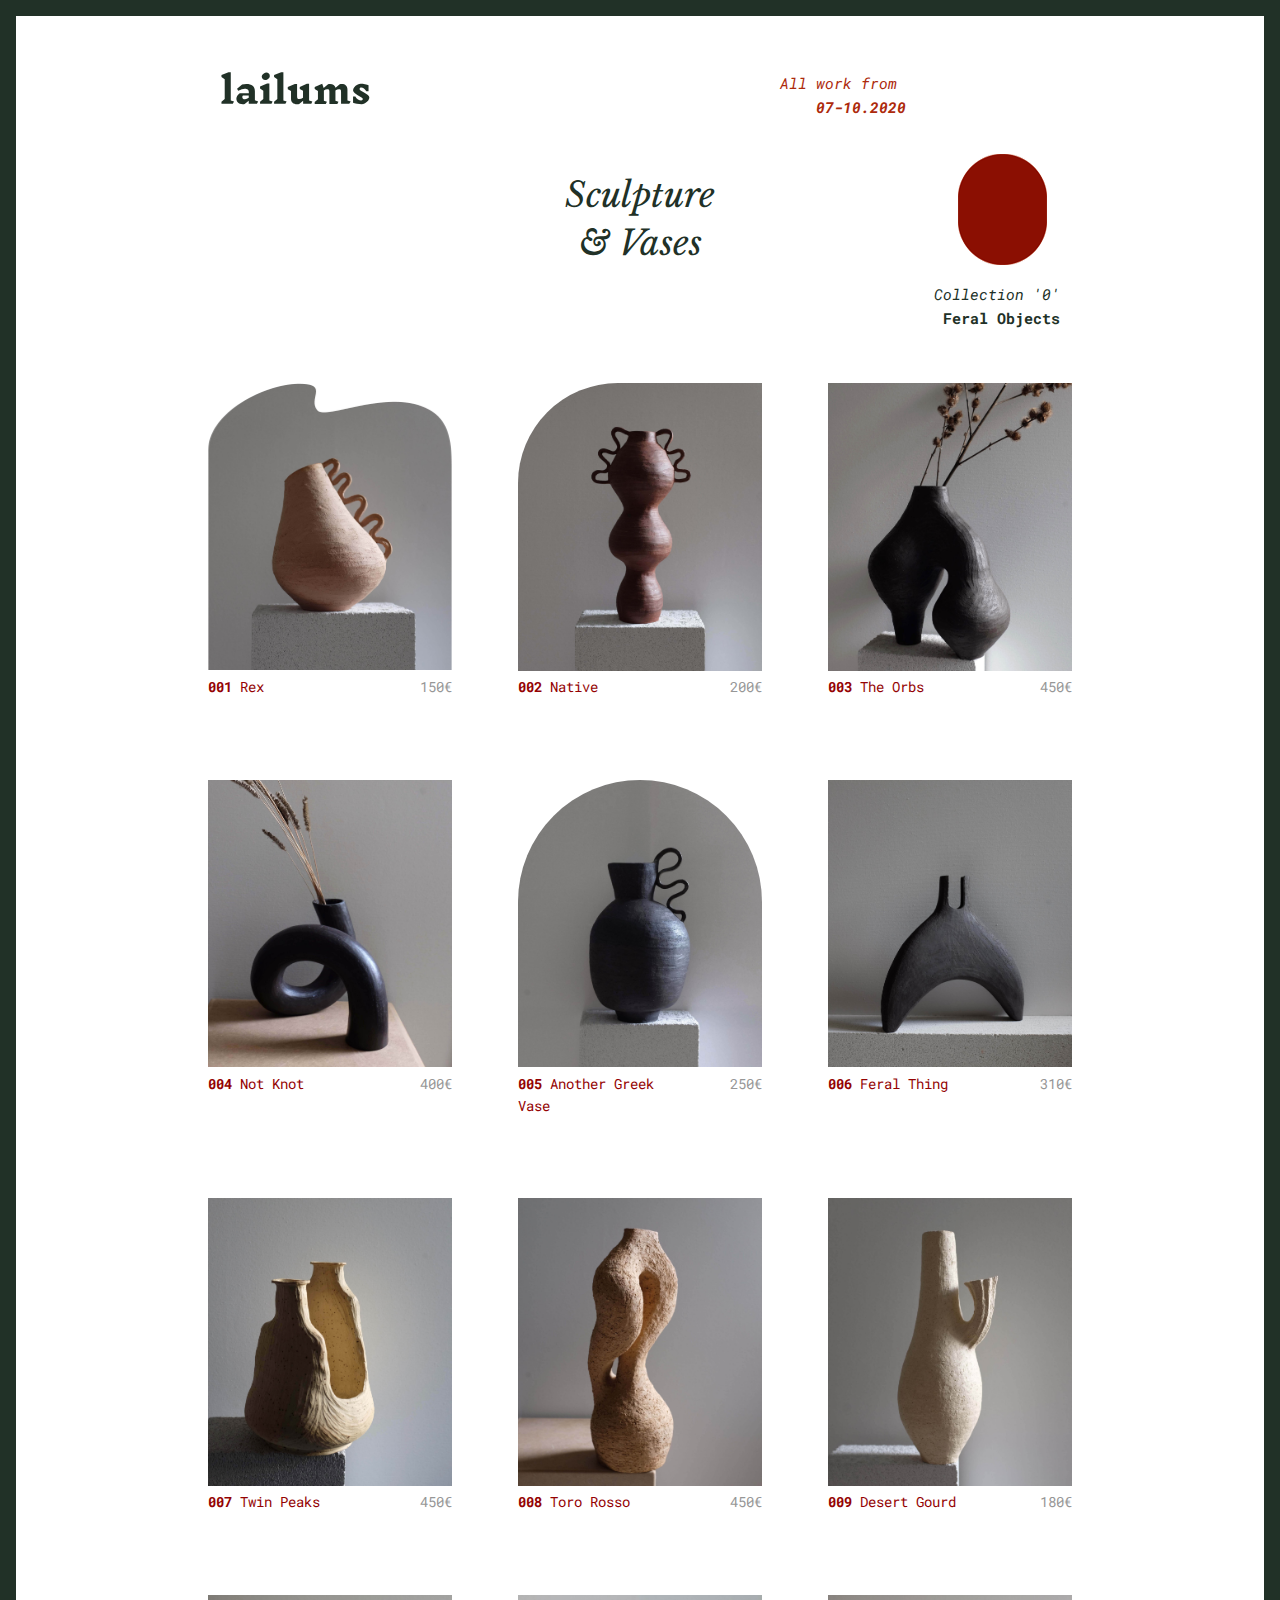
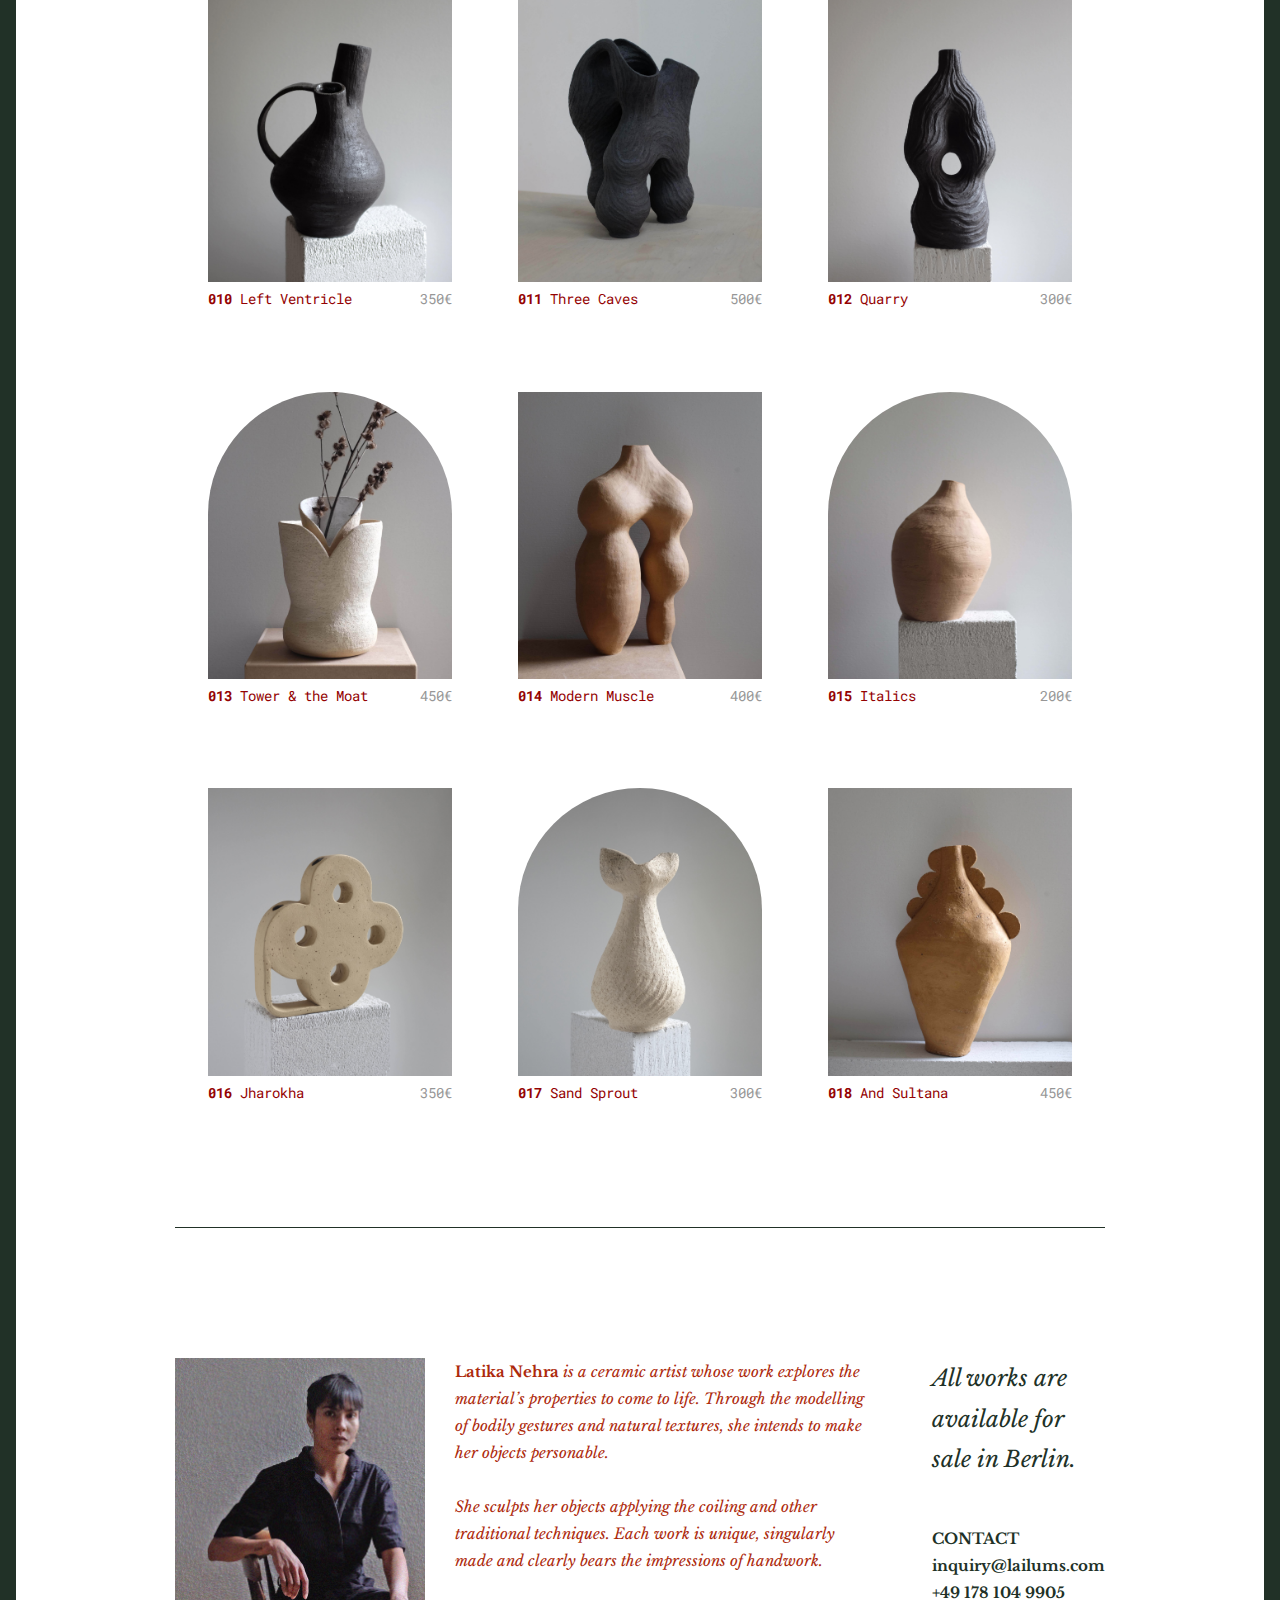
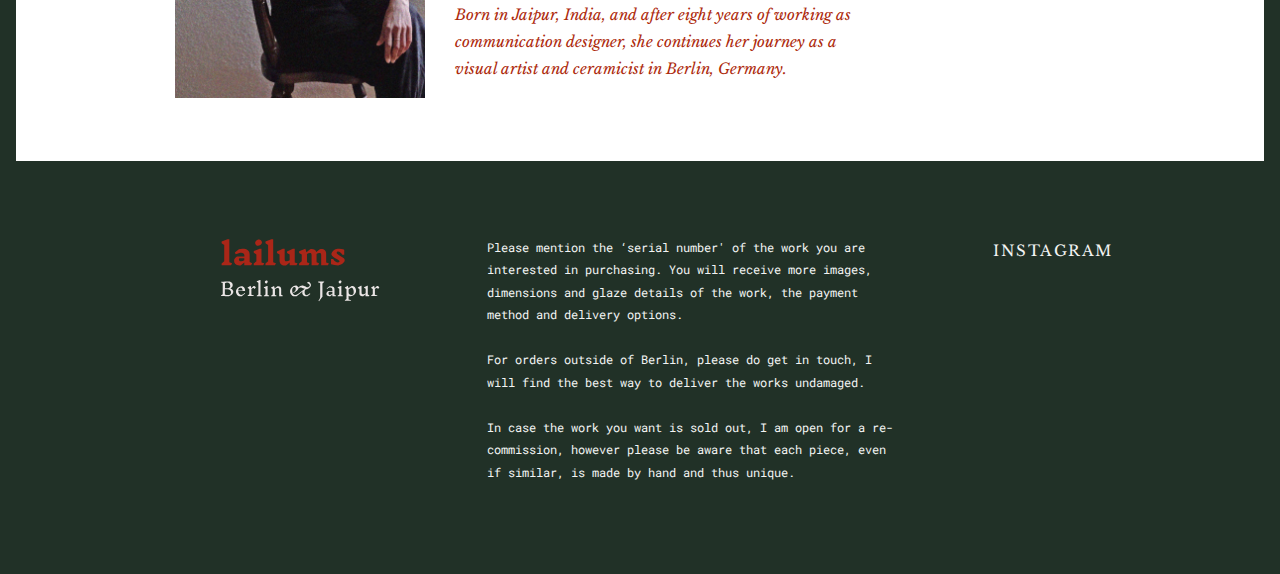
==== index.html @ 65725596 "get color change" ====
<!DOCTYPE html>
<html>
<head>

	<title>&#167;&#167; lailums &#167;&#167;</title>
	<meta charset="utf-8">
  <meta name="viewport" content="width=device-width, initial-scale=1" />

  <link href="https://fonts.googleapis.com/css2?family=Libre+Baskerville:ital,wght@0,400;0,700;1,400&family=Roboto+Mono:ital,wght@0,400;0,600;1,400;1,600&display=swap" rel="stylesheet">
  <!--<link href="https://fonts.googleapis.com/css2?family=IBM+Plex+Mono:ital,wght@0,300;0,400;0,600;1,400&family=IBM+Plex+Sans:ital,wght@0,300;0,400;0,600;1,400;1,600&display=swap" rel="stylesheet">-->

	<link rel="stylesheet" type="text/css" href="css/reset.css">
	<link rel="stylesheet" type="text/css" href="css/variables.css">
  <link rel="stylesheet" type="text/css" href="css/style.css">
  <link rel="stylesheet" type="text/css" href="css/modal.css">

  <script type="text/javascript" src="js/default.js"></script>
  <link rel="icon" type="image/png" href="img/favicon.png">

</head>
<body>
  
<div id="wrapper">
  <div id="header">
    <div id="logo">
      <img src='img/logo.svg' style="width: 10rem;"/>
    </div>
    <div id="title">
      Sculpture<br>& Vases
    </div>
    <div id="description">
      <i>All work from<br><b>&ensp;&ensp;&ensp;&ensp;07-10.2020</b></i>
      <div id="description-note">
        <img src='img/bindi1.gif' /><br>
        <i>Collection '0'</i><br><b>Feral Objects</b>
      </div>
    </div>
  </div>

  <div id="main">

    <div class="vase" onclick="openLightbox('Lightbox1');toSlide(1)" alt="vase-001">
      <svg width='244px' height = '287px' viewBox= "0 0 244px 342px">
        <defs>
          <mask id = "wave">
            <image width='244px' height = '342px' xlink:href="img/curve-box.png"/>
          </mask> 
        </defs>
        <image mask="url(#wave)" width='244px' height = '287px' xlink:href="img/V1.jpg"/>
      </svg>
      <div class="vase description">
        <div class="vase title"><b>001</b> Rex</div>
        <div class="vase price">150€</div>
      </div>
    </div>

    <div class="vase roundedLeft">
      <img src='img/V2.jpg' alt="vase-002"/>
      <div class="vase description">
        <div class="vase title"><b>002</b> Native</div>
        <div class="vase price">200€</div>
      </div>
    </div>

    <div class="vase" alt="vase-003">
      <img src='img/V3.jpg' alt="vase-003"/>
      <div class="vase description">
        <div class="vase title"><b>003</b> The Orbs</div>
        <div class="vase price">450€</div>
      </div>
    </div>

    <div class="vase">
      <img src='img/V4.jpg' alt="vase-004"/>
      <div class="vase description">
        <div class="vase title"><b>004</b> Not Knot</div>
        <div class="vase price">400€</div>
      </div>
    </div>

    <div class="vase roundedTop">
      <img src='img/V5.jpg' alt="vase-005"/>
      <div class="vase description">
        <div class="vase title"><b>005</b> Another Greek Vase</div>
        <div class="vase price">250€</div>
      </div>
    </div>

    <div class="vase">
      <img src='img/V6.jpg' alt="vase-006"/>
      <div class="vase description">
        <div class="vase title"><b>006</b> Feral Thing</div>
        <div class="vase price">310€</div>
      </div>
    </div>

    <div class="vase">
      <img src='img/V7.jpg' alt="vase-007"/>
      <div class="vase description">
        <div class="vase title"><b>007</b> Twin Peaks</div>
        <div class="vase price">450€</div>
      </div>
    </div>

    <div class="vase">
      <img src='img/V8.jpg' alt="vase-008"/>
      <div class="vase description">
        <div class="vase title"><b>008</b> Toro Rosso</div>
        <div class="vase price">450€</div>
      </div>
    </div>

    <div class="vase">
      <img src='img/V9.jpg' alt="vase-009"/>
      <div class="vase description">
        <div class="vase title"><b>009</b> Desert Gourd</div>
        <div class="vase price">180€</div>
      </div>
    </div>

    <div class="vase">
      <img src='img/V10.jpg' alt="vase-010"/>
      <div class="vase description">
        <div class="vase title"><b>010</b> Left Ventricle</div>
        <div class="vase price">350€</div>
      </div>
    </div>

    <div class="vase">
      <img src='img/V11.jpg' alt="vase-011"/>
      <div class="vase description">
        <div class="vase title"><b>011</b> Three Caves</div>
        <div class="vase price">500€</div>
      </div>
    </div>

    <div class="vase">
      <img src='img/V12.jpg' alt="vase-012"/>
      <div class="vase description">
        <div class="vase title"><b>012</b> Quarry</div>
        <div class="vase price">300€</div>
      </div>
    </div>

    <div class="vase roundedTop">
      <img src='img/V13.jpg' alt="vase-013"/>
      <div class="vase description">
        <div class="vase title"><b>013</b> Tower & the Moat</div>
        <div class="vase price">450€</div>
      </div>
    </div>

    <div class="vase">
      <img src='img/V14.jpg' alt="vase-014"/>
      <div class="vase description">
        <div class="vase title"><b>014</b> Modern Muscle</div>
        <div class="vase price">400€</div>
      </div>
    </div>

    <div class="vase roundedTop">
      <img src='img/V15.jpg' alt="vase-015"/>
      <div class="vase description">
        <div class="vase title"><b>015</b> Italics</div>
        <div class="vase price">200€</div>
      </div>
    </div>

    <div class="vase">
      <img src='img/V16.jpg' alt="vase-016"/>
      <div class="vase description">
        <div class="vase title"><b>016</b> Jharokha</div>
        <div class="vase price">350€</div>
      </div>
    </div>

    <div class="vase roundedTop">
      <img src='img/V17.jpg' alt="vase-017"/>
      <div class="vase description">
        <div class="vase title"><b>017</b> Sand Sprout</div>
        <div class="vase price">300€</div>
      </div>
    </div>

    <div class="vase">
      <img src='img/V18.jpg' alt="vase-018"/>
      <div class="vase description">
        <div class="vase title"><b>018</b> And Sultana</div>
        <div class="vase price">450€</div>
      </div>
    </div>


  </div>

  <div id="footer">
    <div id="artistImage">
      <img src="img/Portrait-lailums.jpg" width="100%"/>
    </div>
    <div id="artistInfo">
      <b> Latika Nehra</b> <i> is a ceramic artist whose work explores the material’s properties to come to life. Through the modelling of bodily gestures and natural textures, she intends to make her objects personable. <br> 

        <br>She sculpts her objects applying the coiling and other traditional techniques. Each work is unique, singularly made and clearly bears the impressions of handwork. </br>
        
        <br>Born in Jaipur, India, and after eight years of working as communication designer, she continues her journey as a visual artist and ceramicist in Berlin, Germany. </br>
        
         </i>
    </div>
    <div id="Contact">
      <i>All works are available for sale in Berlin.</i>
      <div id="email">
        CONTACT<br>inquiry@lailums.com<br>+49 178 104 9905
      </div>
    </div>
  </div>

  <div id="Lightbox1" class="modal">
    <div class="close pointer" onclick="closeLightbox('Lightbox1')">&#8225;</div>
    <div class="modal-content">
      <div class="slide">
          <img src="img/vase-001.jpg" class="image-slide" />
      </div>
      <div class="slide">
          <img src="img/vase-001-01.jpg" class="image-slide" />
      </div>    
      <div class="slide">
          <img src="img/vase-001-02.jpg" class="image-slide"/>
      </div>
      <a class="previous" onclick="changeSlide(-1)">&#x2190;</a>
      <a class="next" onclick="changeSlide(1)">&#8594;</a>
      vase no.2108
    </div>
  </div>

  <!--
  <div id="Lightbox2" class="modal">
    <div class="close pointer" onclick="closeLightbox('Lightbox2')">&times;</div>
    <div class="modal-content">
      <div class="slide">
          <img src="img/vase-002.jpg" class="image-slide" />
      </div>
      <div class="slide">
          <img src="img/vase-001-01.jpg" class="image-slide" />
      </div>    
      <div class="slide">
          <img src="img/vase-001-02.jpg" class="image-slide"/>
      </div>
      <a class="previous" onclick="changeSlide(-1)">&#x2190;</a>
      <a class="next" onclick="changeSlide(1)">&#8594;</a>
      the orb
    </div>
  </div>
  -->

</div>

<div id="base">
  <div id="base-logo">
    <img src='img/logo-red.svg' style="width: 11rem;"/><br><br>

  </div>

  <div id="base-note">
     Please mention the ‘serial number' of the work you are interested in purchasing.  You will receive more images, dimensions and glaze details of the work, the payment method and delivery options. </br>

    <br>For orders outside of Berlin, please do get in touch, I will find the best way to deliver the works undamaged.<br>

    <br> In case the work you want is sold out, I am open for a re-commission, however please be aware that each piece, even if similar, is made by hand and thus unique.</br>
  </div>

  <div id="base-social">
    <a href="https://www.instagram.com/lailummake/">INSTAGRAM</a><br>
    
  </div>
  
</div>

</body>
</html>
---- css/variables.css ----
:root {

  /* fonts */
  --font-family:  'Libre Baskerville', serif;;
  --font-family-mono:  'Roboto Mono', monospace;;

  --color-white: #FFF;
  --color-black: #131313;

  --color-highlight: #00F;

  --color-font: var(--color-black);
  --color-bg:   var(--color-white);

}

/*@media (prefers-color-scheme: dark) {
  :root {
    --color-font:        #eee;

    --color-bg:          #232429;
    --color-highlight:   #f0f;
  }
}*/
---- css/style.css ----
* {
  position: relative;
  box-sizing: border-box;
}

html, body {
  font-family: var(--font-family);
  color: var(--color-font);
  background: var(--color-bg);

  font-size: 15px;
  line-height: 1.6;
  background-color: F2F4F3#;
  border: solid 8px #213127;
  box-sizing: border-box;
}

#wrapper {
  padding: 1rem;
  width: 100%;
  max-width: 960px;
  margin: 40px auto;
}

#header {
  /*background: #00F;*/
  display: flex;
  margin-bottom: 20px;
}
#logo {
  /*background: #0F0;*/
  flex: 1;
  padding-left: 3rem;
}
#title {
  /*background: #0FF;*/
  flex: 1;
  padding-top: 100px;
  text-align: center;
  font-size: 2.3rem;
  line-height: 1.4;
  font-style: italic;
  color: #213127;
}
#description {
  /*background: #F00;*/
  flex: 1;
  text-align: left;
  font-family: var(--font-family-mono);
  color: #AD2A0C;
  padding-right: 3rem;
}

#description-note {
  padding-top: 20px;
  text-align: right;
  color: #213127;
  font-style: normal;
}

#main {
  width: 100%;
  /*color: #ccc;*/
  display: flex;
  flex-wrap: wrap;
}

.vase {
  /*background: #0FF;*/
  width: 33.333%;
  padding: 2.2rem;
  margin-bottom: 1rem;
  font-family: var(--font-family-mono) ;
  font-size: .9rem;
  color: #7B7F80;
}

.vase img {
  width: 100%;
}

.vase img:hover {
  border: solid 3px #AD2A0C;
}

.vase.roundedTop img {
  border-radius: 1000px 1000px 0px 0px;
}
.vase.roundedLeft img {
  border-radius: 100px 0 0px 0px;
}

.vase.description {
  display: flex;
  width: 100%;
  padding: 0rem;
  margin-bottom: 0rem;
  /*background: #00F;*/
}

.vase.title {
  flex: 2;
  /*background: #F00;*/
  color: #940303;
  text-align: left;
  padding: 0rem;
  margin-bottom: 0rem;
}

.vase.price {
  flex: 1;
  /*background: #0F0;*/
  color: #979797;

  text-align: right;
  padding: 0rem;
  margin-bottom: 0rem;
}

#footer {
  /*background: aqua;*/
  display: flex;
  border-top:solid 1px #213127;
  padding-top: 130px;
  margin-top: 75px;
  line-height: 1.8;
  max-width: 1366px;
}

#artistImage {
  /*background: #0F0;*/
  flex: 1.2;
  stroke: #AD2A0C;
  stroke-width: 1px;
  padding-right: 2rem;
}

#artistInfo {
  /*background: aqua;*/
  flex: 2;
  color: #AD2A0C;
  padding-left: 0rem;
  padding-right: 4rem;
}

#Contact {
  /*background: #F00;*/
  flex: .8;
  font-size: 1.5rem;
  font-style: italic;
  color: #213127;
}

#email {
  font-size: 1rem;
  padding-top: 3rem;
  font-style: normal;
  font-weight: bold;
}

#base {
  background: #213127;
  display: flex;
  color: #F2F4F3;
  padding: 5rem 0rem;
  margin: 0px auto;
  line-height: 1.5rem;
}

#base-logo {
  /*background:#0F0;*/
  flex: 1;
  padding-left: 16%;
  font-size: 1.4rem;
}

#base-note {
  /*background:#F00;*/
  flex: 1.5;
  font-family: var(--font-family-mono);
  font-size: 0.8rem;
  max-width: 500px;
}

#base-social {
  /*background:#00F;*/
  flex: 1;
  font-size: 1rem;
  padding-left: 8%;
  line-height: 2;
}

a {
  letter-spacing: .1rem;
  color: #F2F4F3;
  text-decoration: none;
}


@media (max-width: 1080px) {
  .vase {
    width: 50%;
  }

  #artistImage {
    padding-right: 0rem;
  }
  
  #artistInfo {
    padding-right: 2rem;
  }
  
  #Contact {
    font-size: 1.2rem;
  }

  #base {
    width: 100%;
    padding: 4rem 2%;
  }

  #base-logo {
    /*background:#0F0;*/
    padding-left: 0rem;
    font-size: 1.2rem;
  }

  #base-note {
    /*background:#F00;*/
    padding-top: 0px;
  }

  #base-social {
    padding-top: 0px;
    padding-left: 4rem;
  }
}

@media (max-width: 768px) {
  #header {
    flex-direction: column;
  } 
  #title {
    display: none;
  }
  #description {
    padding-left: 3rem;
    padding-top: 1rem;
  }

  #description-note {
    padding-top: 0px;
  }

  .vase {
    width: 50%;
  }
  #footer {
    flex-direction: column;
    padding: 4rem 2%;
  } 
  #Contact {
    text-align: left;
    padding-top: 20px;
    font-size: 1.4rem;
  }

  #artistImage {
    margin-bottom: 40px;
    max-width: 500px;
    align-content: center;
  }

  #artistInfo {
    /*background: aqua;*/
    padding-right: 0rem;
    font-size: 1rem;
  }

  #base {
    flex-direction: column;
    padding: 5rem 5%;
  }

  #base-logo {
    /*background:#0F0;*/
    padding-left: 0rem;
    font-size: 1.2rem;
  }

  #base-note {
    /*background:#F00;*/
    padding-top: 30px;
  }

  #base-social {
    padding-top: 30px;
    padding-left: 0rem;
  }
}

@media (max-width: 600px) {
  html, body {
    border: solid 2px #213127;
  }

  #logo {
    /*background: #0F0;*/
    flex: 1;
    padding-left: 1rem;
  }

  #description {
    padding-right: 1rem;
  }

  .vase {
    width: 100%;
    padding: 0.5rem;
  }
  #artistImage {
    margin-bottom: 40px;
    max-width: 250px;
    align-content: center;
  }

  #artistInfo {
    /*background: aqua;*/
    padding-right: 0rem;
  }

  #base {
    padding: 2rem 5%;
  }

  #base-logo {
    /*background:#0F0;*/
    padding-left: 0rem;
    font-size: 1.2rem;
  }

  #base-note {
    /*background:#F00;*/
    padding-top: 30px;
  }

  #base-social {
    padding-top: 30px;
    padding-left: 0rem;
  }
}
---- css/modal.css ----
*, *:before, *:after {
  box-sizing: inherit;
}

body {
  margin: ;
}
   
.modal {
  display: none;
  position: fixed;
  z-index: 1;
  align-content: center;
  padding: 2%;
  left: 0;
  top: 0;
  width: 100%;
  height: 100%;
  overflow: auto;
  background-color:rgba(242,244,243,0.95);
}

.modal-content {
  position: relative;
  display: flex;
  flex-direction: column;
  justify-content: center;
  margin: auto;
  padding: 0 0 0 0;
  width: 100%;
  max-width: 700px;
  font-family: var(--font-family-mono);
  color: #7B7F80;
}

.slide {
  display: none;
}

.image-slide {
  width: 100%;
  border: solid 4px #AD2A0C;
}

.modal-preview {
  width: 100%;
}

/* You want the previews a little transparent to show that they are "inactive". 
   You then add an .active or :hover class to animate the selections for your user when
   they interact with your controls and clickable content.
 */

.close {
  color:#213127;
  position: absolute;
  z-index: 2;
  top: 0;
  right: 30px;
  font-size: 60px;
  font-weight: normal;
}

.close:hover,
.close:focus {
  color: #213127b2;
  text-decoration: none;
  cursor: pointer;
}

.previous,
.next {
  cursor: pointer;
  position: absolute;
  top: 50%;
  width: auto;
  padding: 20px;
  margin-top: -50px;
  color: #213127;
  font-weight: normal;
  font-size: 36px;
  /*transition: .5s ease;*/
  /*border-radius: 0 3px 3px 0;*/
  user-select: none;
  -webkit-user-select: none;
}

.next {
  right: 0;
  border-radius: 3px 0 0 3px;
}

.previous:hover,
.next:hover {
    color: #3d5a48;
}
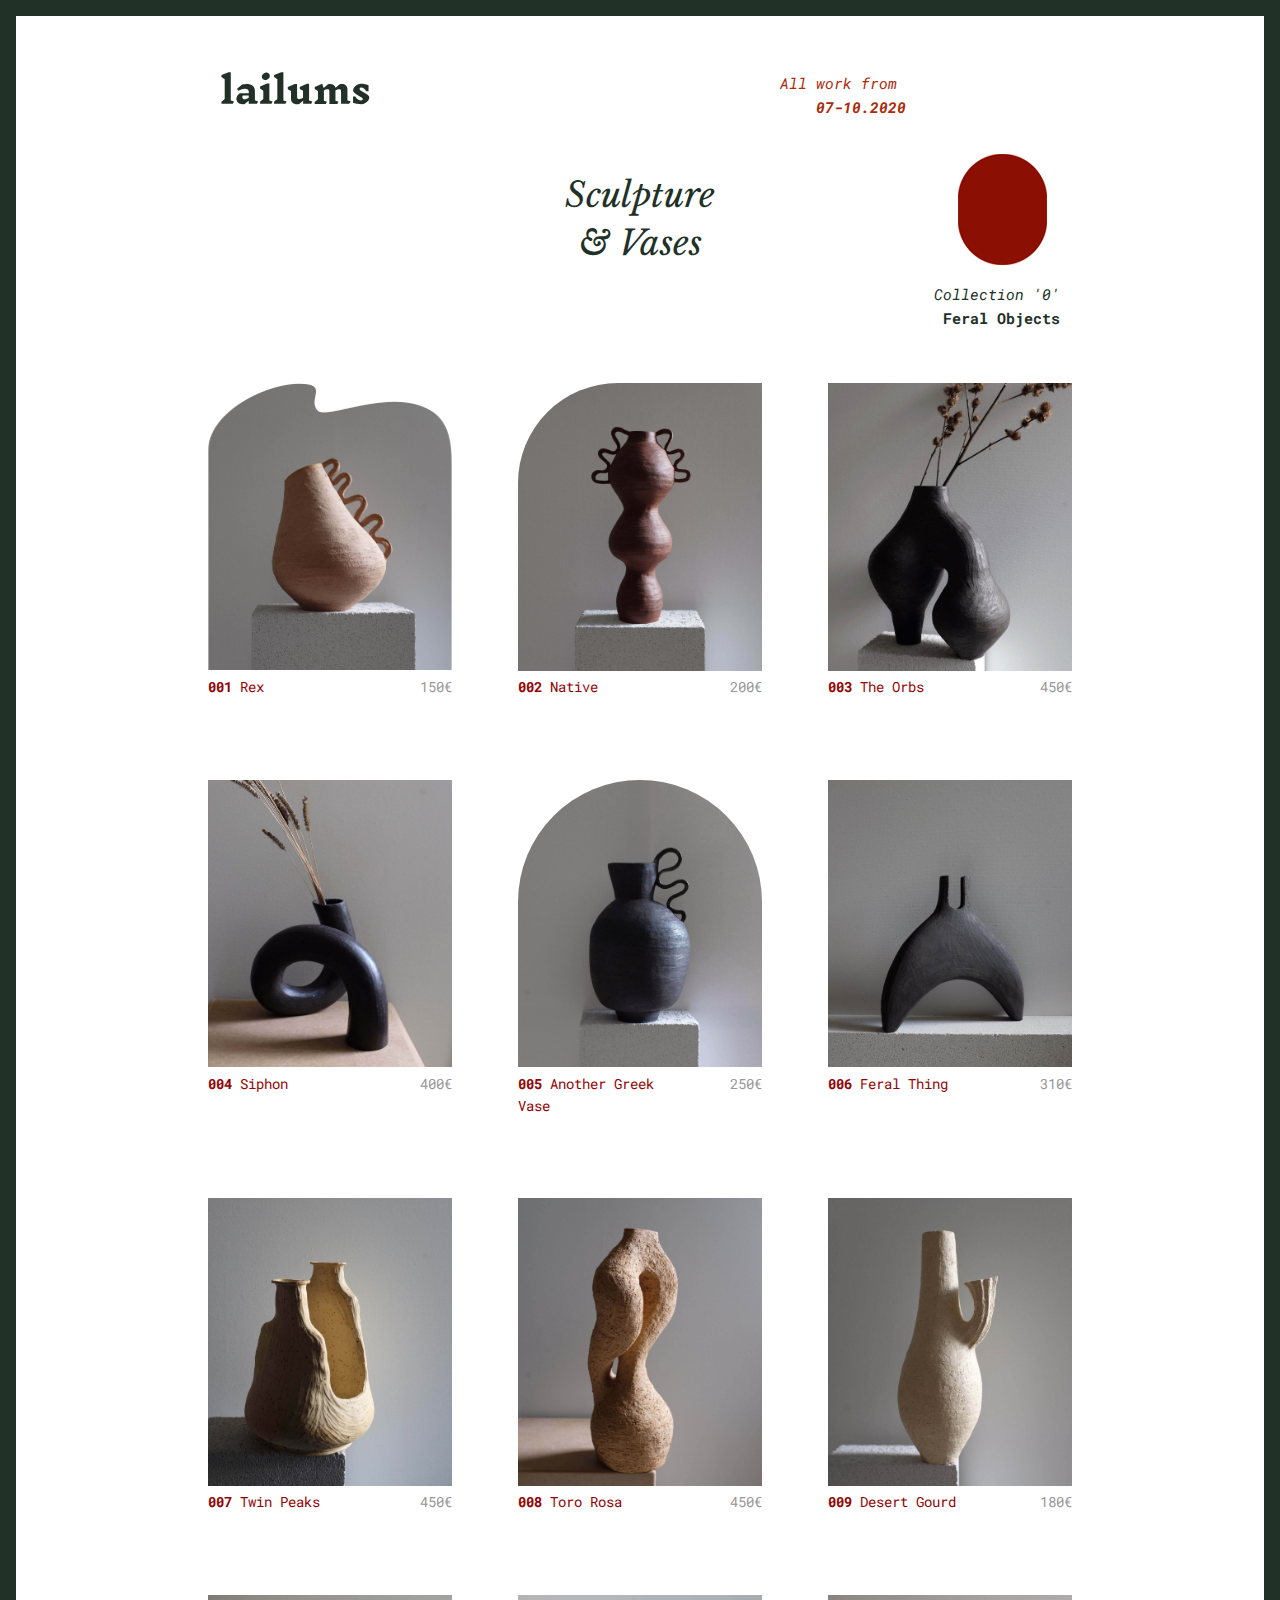
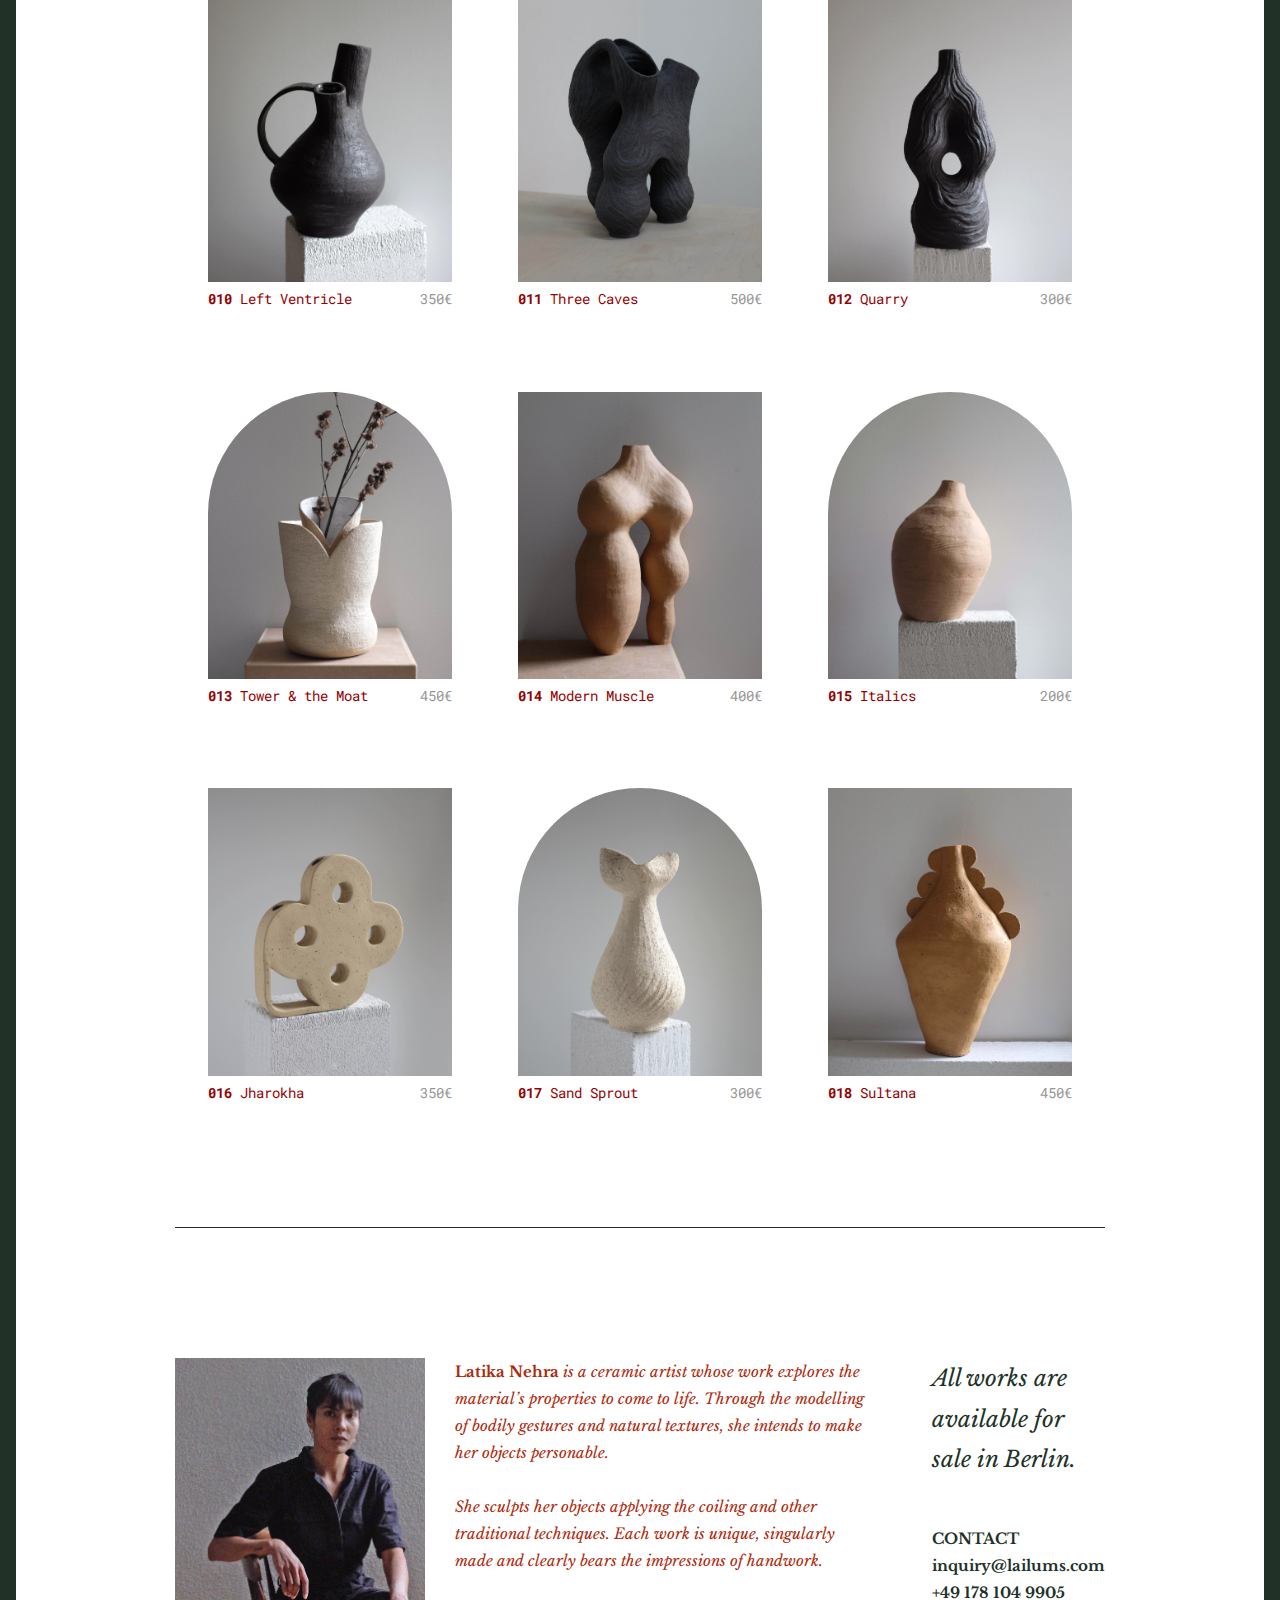
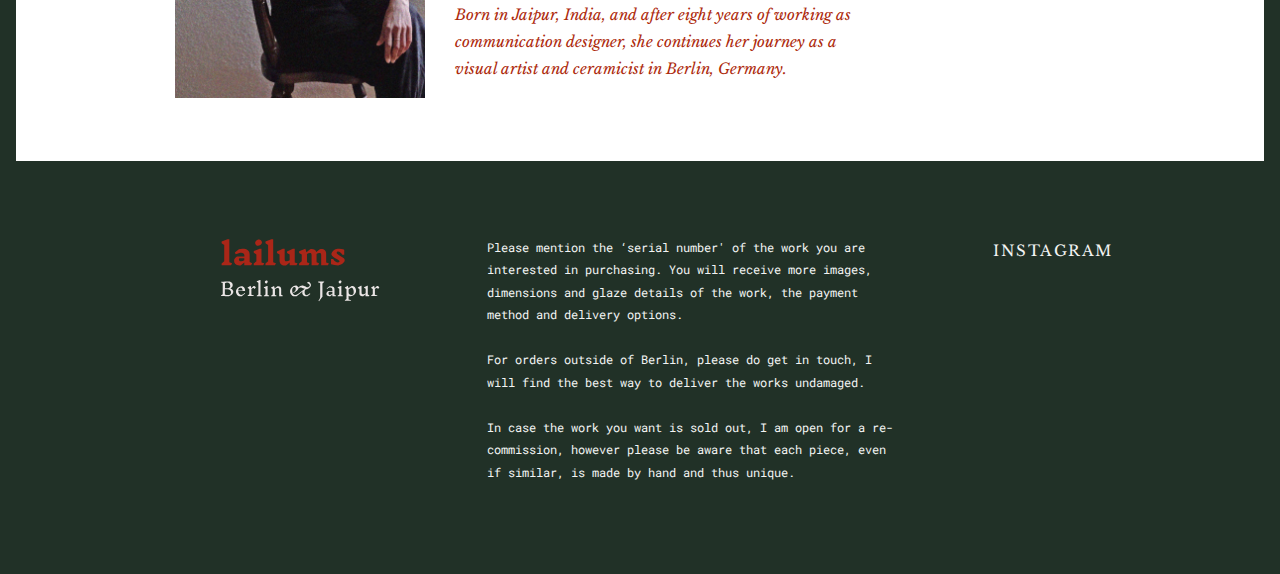
==== commit 69690510: "get name change" ====
--- a/index.html
+++ b/index.html
@@ -73,7 +73,7 @@
     <div class="vase">
       <img src='img/V4.jpg' alt="vase-004"/>
       <div class="vase description">
-        <div class="vase title"><b>004</b> Not Knot</div>
+        <div class="vase title"><b>004</b> Siphon</div>
         <div class="vase price">400€</div>
       </div>
     </div>
@@ -105,7 +105,7 @@
     <div class="vase">
       <img src='img/V8.jpg' alt="vase-008"/>
       <div class="vase description">
-        <div class="vase title"><b>008</b> Toro Rosso</div>
+        <div class="vase title"><b>008</b> Toro Rosa</div>
         <div class="vase price">450€</div>
       </div>
     </div>
@@ -185,7 +185,7 @@
     <div class="vase">
       <img src='img/V18.jpg' alt="vase-018"/>
       <div class="vase description">
-        <div class="vase title"><b>018</b> And Sultana</div>
+        <div class="vase title"><b>018</b> Sultana</div>
         <div class="vase price">450€</div>
       </div>
     </div>
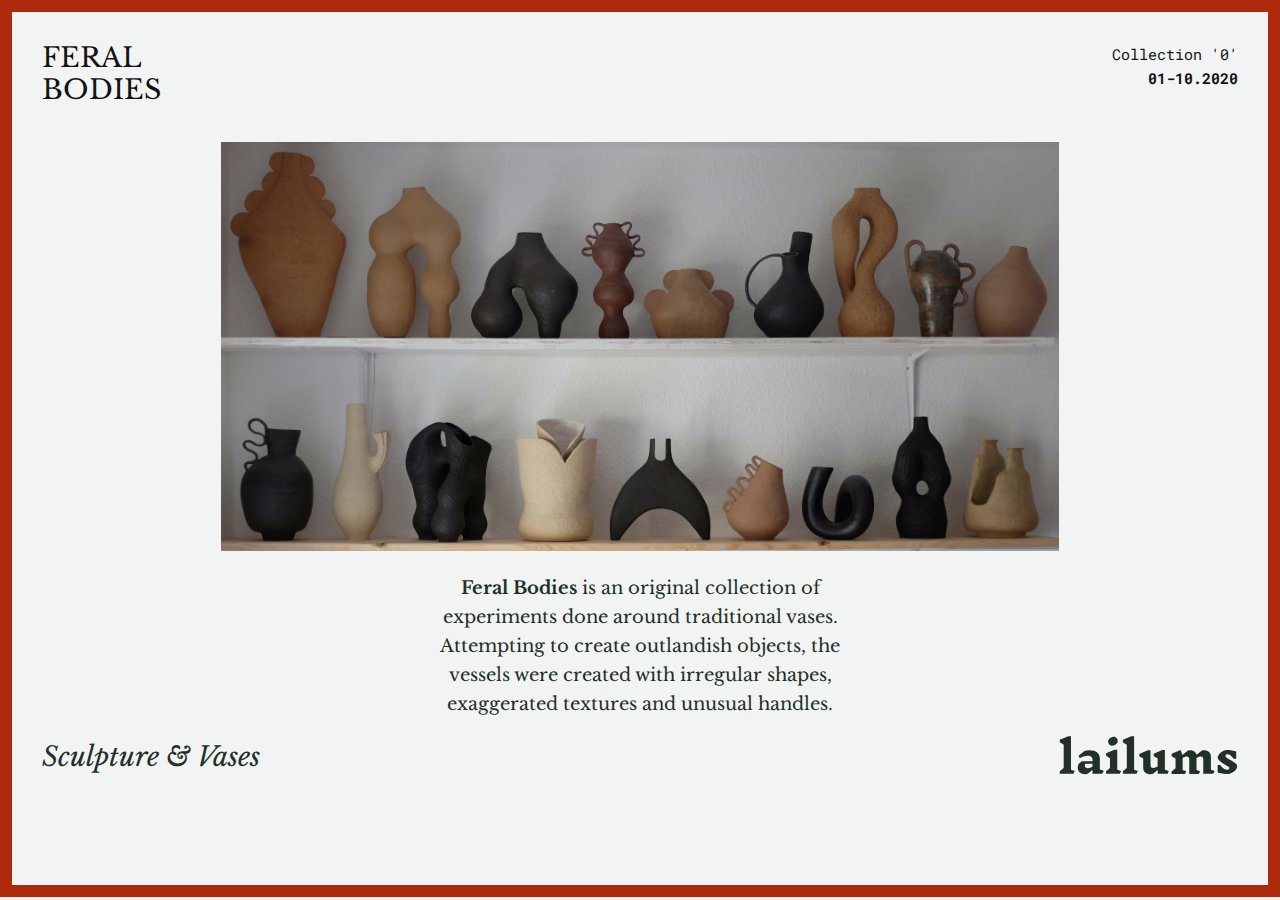
==== commit a03e81b4: "Get new page structure and CSS" ====
--- a/index.html
+++ b/index.html
@@ -1,279 +1,48 @@
 <!DOCTYPE html>
 <html>
 <head>
+    <title>&#167;&#167; lailums &#167;&#167;</title>
+    <meta charset="utf-8">
+    <meta name="viewport" content="width=device-width, initial-scale=1" />
 
-	<title>&#167;&#167; lailums &#167;&#167;</title>
-	<meta charset="utf-8">
-  <meta name="viewport" content="width=device-width, initial-scale=1" />
+    <link href="https://fonts.googleapis.com/css2?family=Libre+Baskerville:ital,wght@0,400;0,700;1,400&family=Roboto+Mono:ital,wght@0,400;0,600;1,400;1,600&display=swap" rel="stylesheet">
 
-  <link href="https://fonts.googleapis.com/css2?family=Libre+Baskerville:ital,wght@0,400;0,700;1,400&family=Roboto+Mono:ital,wght@0,400;0,600;1,400;1,600&display=swap" rel="stylesheet">
-  <!--<link href="https://fonts.googleapis.com/css2?family=IBM+Plex+Mono:ital,wght@0,300;0,400;0,600;1,400&family=IBM+Plex+Sans:ital,wght@0,300;0,400;0,600;1,400;1,600&display=swap" rel="stylesheet">-->
-
-	<link rel="stylesheet" type="text/css" href="css/reset.css">
+    <link rel="stylesheet" type="text/css" href="css/reset.css">
 	<link rel="stylesheet" type="text/css" href="css/variables.css">
-  <link rel="stylesheet" type="text/css" href="css/style.css">
-  <link rel="stylesheet" type="text/css" href="css/modal.css">
-
-  <script type="text/javascript" src="js/default.js"></script>
-  <link rel="icon" type="image/png" href="img/favicon.png">
+    <link rel="stylesheet" type="text/css" href="css/style2.css">
+    <link rel="stylesheet" type="text/css" href="css/modal.css">
+    <link rel="icon" type="image/png" href="img/favicon.png">
 
 </head>
 <body>
-  
-<div id="wrapper">
-  <div id="header">
-    <div id="logo">
-      <img src='img/logo.svg' style="width: 10rem;"/>
+
+    <div id="wrapper">
+    <div id="header">
+        <div id="title">
+            FERAL </br> BODIES
+        </div>
+        <div id='collection'>
+            Collection '0'</br> <b>01-10.2020</b>
+        </div>
     </div>
-    <div id="title">
-      Sculpture<br>& Vases
+    <a href="home.html">
+    <div id='content'>
+        <img src="img/cover.jpg" width="100%">
+        <div id='description'>
+            <b>Feral Bodies</b> is an original collection of experiments done around traditional vases. Attempting to create outlandish objects, the vessels were created with irregular shapes, exaggerated textures and unusual handles.
+        </div>
     </div>
-    <div id="description">
-      <i>All work from<br><b>&ensp;&ensp;&ensp;&ensp;07-10.2020</b></i>
-      <div id="description-note">
-        <img src='img/bindi1.gif' /><br>
-        <i>Collection '0'</i><br><b>Feral Objects</b>
-      </div>
+    </a>
+
+    <div id='footer'>
+        <div id='subtitle'>
+            Sculpture & Vases
+        </div>
+        <div id='logo'>
+            <img src='img/logo.svg' style="width: 12rem;"/>
+        </div>
     </div>
-  </div>
-
-  <div id="main">
-
-    <div class="vase" onclick="openLightbox('Lightbox1');toSlide(1)" alt="vase-001">
-      <svg width='244px' height = '287px' viewBox= "0 0 244px 342px">
-        <defs>
-          <mask id = "wave">
-            <image width='244px' height = '342px' xlink:href="img/curve-box.png"/>
-          </mask> 
-        </defs>
-        <image mask="url(#wave)" width='244px' height = '287px' xlink:href="img/V1.jpg"/>
-      </svg>
-      <div class="vase description">
-        <div class="vase title"><b>001</b> Rex</div>
-        <div class="vase price">150€</div>
-      </div>
     </div>
-
-    <div class="vase roundedLeft">
-      <img src='img/V2.jpg' alt="vase-002"/>
-      <div class="vase description">
-        <div class="vase title"><b>002</b> Native</div>
-        <div class="vase price">200€</div>
-      </div>
-    </div>
-
-    <div class="vase" alt="vase-003">
-      <img src='img/V3.jpg' alt="vase-003"/>
-      <div class="vase description">
-        <div class="vase title"><b>003</b> The Orbs</div>
-        <div class="vase price">450€</div>
-      </div>
-    </div>
-
-    <div class="vase">
-      <img src='img/V4.jpg' alt="vase-004"/>
-      <div class="vase description">
-        <div class="vase title"><b>004</b> Siphon</div>
-        <div class="vase price">400€</div>
-      </div>
-    </div>
-
-    <div class="vase roundedTop">
-      <img src='img/V5.jpg' alt="vase-005"/>
-      <div class="vase description">
-        <div class="vase title"><b>005</b> Another Greek Vase</div>
-        <div class="vase price">250€</div>
-      </div>
-    </div>
-
-    <div class="vase">
-      <img src='img/V6.jpg' alt="vase-006"/>
-      <div class="vase description">
-        <div class="vase title"><b>006</b> Feral Thing</div>
-        <div class="vase price">310€</div>
-      </div>
-    </div>
-
-    <div class="vase">
-      <img src='img/V7.jpg' alt="vase-007"/>
-      <div class="vase description">
-        <div class="vase title"><b>007</b> Twin Peaks</div>
-        <div class="vase price">450€</div>
-      </div>
-    </div>
-
-    <div class="vase">
-      <img src='img/V8.jpg' alt="vase-008"/>
-      <div class="vase description">
-        <div class="vase title"><b>008</b> Toro Rosa</div>
-        <div class="vase price">450€</div>
-      </div>
-    </div>
-
-    <div class="vase">
-      <img src='img/V9.jpg' alt="vase-009"/>
-      <div class="vase description">
-        <div class="vase title"><b>009</b> Desert Gourd</div>
-        <div class="vase price">180€</div>
-      </div>
-    </div>
-
-    <div class="vase">
-      <img src='img/V10.jpg' alt="vase-010"/>
-      <div class="vase description">
-        <div class="vase title"><b>010</b> Left Ventricle</div>
-        <div class="vase price">350€</div>
-      </div>
-    </div>
-
-    <div class="vase">
-      <img src='img/V11.jpg' alt="vase-011"/>
-      <div class="vase description">
-        <div class="vase title"><b>011</b> Three Caves</div>
-        <div class="vase price">500€</div>
-      </div>
-    </div>
-
-    <div class="vase">
-      <img src='img/V12.jpg' alt="vase-012"/>
-      <div class="vase description">
-        <div class="vase title"><b>012</b> Quarry</div>
-        <div class="vase price">300€</div>
-      </div>
-    </div>
-
-    <div class="vase roundedTop">
-      <img src='img/V13.jpg' alt="vase-013"/>
-      <div class="vase description">
-        <div class="vase title"><b>013</b> Tower & the Moat</div>
-        <div class="vase price">450€</div>
-      </div>
-    </div>
-
-    <div class="vase">
-      <img src='img/V14.jpg' alt="vase-014"/>
-      <div class="vase description">
-        <div class="vase title"><b>014</b> Modern Muscle</div>
-        <div class="vase price">400€</div>
-      </div>
-    </div>
-
-    <div class="vase roundedTop">
-      <img src='img/V15.jpg' alt="vase-015"/>
-      <div class="vase description">
-        <div class="vase title"><b>015</b> Italics</div>
-        <div class="vase price">200€</div>
-      </div>
-    </div>
-
-    <div class="vase">
-      <img src='img/V16.jpg' alt="vase-016"/>
-      <div class="vase description">
-        <div class="vase title"><b>016</b> Jharokha</div>
-        <div class="vase price">350€</div>
-      </div>
-    </div>
-
-    <div class="vase roundedTop">
-      <img src='img/V17.jpg' alt="vase-017"/>
-      <div class="vase description">
-        <div class="vase title"><b>017</b> Sand Sprout</div>
-        <div class="vase price">300€</div>
-      </div>
-    </div>
-
-    <div class="vase">
-      <img src='img/V18.jpg' alt="vase-018"/>
-      <div class="vase description">
-        <div class="vase title"><b>018</b> Sultana</div>
-        <div class="vase price">450€</div>
-      </div>
-    </div>
-
-
-  </div>
-
-  <div id="footer">
-    <div id="artistImage">
-      <img src="img/Portrait-lailums.jpg" width="100%"/>
-    </div>
-    <div id="artistInfo">
-      <b> Latika Nehra</b> <i> is a ceramic artist whose work explores the material’s properties to come to life. Through the modelling of bodily gestures and natural textures, she intends to make her objects personable. <br> 
-
-        <br>She sculpts her objects applying the coiling and other traditional techniques. Each work is unique, singularly made and clearly bears the impressions of handwork. </br>
-        
-        <br>Born in Jaipur, India, and after eight years of working as communication designer, she continues her journey as a visual artist and ceramicist in Berlin, Germany. </br>
-        
-         </i>
-    </div>
-    <div id="Contact">
-      <i>All works are available for sale in Berlin.</i>
-      <div id="email">
-        CONTACT<br>inquiry@lailums.com<br>+49 178 104 9905
-      </div>
-    </div>
-  </div>
-
-  <div id="Lightbox1" class="modal">
-    <div class="close pointer" onclick="closeLightbox('Lightbox1')">&#8225;</div>
-    <div class="modal-content">
-      <div class="slide">
-          <img src="img/vase-001.jpg" class="image-slide" />
-      </div>
-      <div class="slide">
-          <img src="img/vase-001-01.jpg" class="image-slide" />
-      </div>    
-      <div class="slide">
-          <img src="img/vase-001-02.jpg" class="image-slide"/>
-      </div>
-      <a class="previous" onclick="changeSlide(-1)">&#x2190;</a>
-      <a class="next" onclick="changeSlide(1)">&#8594;</a>
-      vase no.2108
-    </div>
-  </div>
-
-  <!--
-  <div id="Lightbox2" class="modal">
-    <div class="close pointer" onclick="closeLightbox('Lightbox2')">&times;</div>
-    <div class="modal-content">
-      <div class="slide">
-          <img src="img/vase-002.jpg" class="image-slide" />
-      </div>
-      <div class="slide">
-          <img src="img/vase-001-01.jpg" class="image-slide" />
-      </div>    
-      <div class="slide">
-          <img src="img/vase-001-02.jpg" class="image-slide"/>
-      </div>
-      <a class="previous" onclick="changeSlide(-1)">&#x2190;</a>
-      <a class="next" onclick="changeSlide(1)">&#8594;</a>
-      the orb
-    </div>
-  </div>
-  -->
-
-</div>
-
-<div id="base">
-  <div id="base-logo">
-    <img src='img/logo-red.svg' style="width: 11rem;"/><br><br>
-
-  </div>
-
-  <div id="base-note">
-     Please mention the ‘serial number' of the work you are interested in purchasing.  You will receive more images, dimensions and glaze details of the work, the payment method and delivery options. </br>
-
-    <br>For orders outside of Berlin, please do get in touch, I will find the best way to deliver the works undamaged.<br>
-
-    <br> In case the work you want is sold out, I am open for a re-commission, however please be aware that each piece, even if similar, is made by hand and thus unique.</br>
-  </div>
-
-  <div id="base-social">
-    <a href="https://www.instagram.com/lailummake/">INSTAGRAM</a><br>
-    
-  </div>
-  
-</div>
-
+</a>
 </body>
 </html>--- a/css/style2.css
+++ b/css/style2.css
@@ -0,0 +1,107 @@
+* {
+    position: relative;
+    box-sizing: border-box;
+  }
+  
+  html, body {
+    font-family: var(--font-family);
+    color: var(--color-font);
+    background: var(--color-bg);
+  
+    font-size: 15px;
+    line-height: 1.6;
+    background-color: #F2F4F3;
+    border: solid 6px #AD2A0C;
+    box-sizing: border-box;
+  }
+
+  #wrapper {
+      width: 100%;
+      padding: 2rem;
+      height: 97vh;
+  }
+  
+  #header {
+    /*background: #00F;*/
+    display: flex;
+    margin-bottom: 20px;
+  }
+
+  #title {
+    flex: 1;
+    text-align: left;
+    font-size: 1.8rem;
+    line-height: 1.2;
+  }
+
+  #collection {
+    flex: 1;
+    text-align: right;
+    font-family: var(--font-family-mono);
+    font-size: 1rem;
+  }
+ 
+  #content {
+    /*background: #0F0;*/
+    margin: 0 auto;
+    padding-top: 1rem;
+    width: 100%;
+    max-width: 70%;
+  }
+
+  #description {
+    text-align: center;
+    font-size: 1.2rem;
+    line-height: 1.6;
+    padding: 2% 25% 2% 25%;
+  }
+
+  #footer {
+    /*background: #F00;*/
+    display: flex;
+    margin-top: 0rem;
+  }
+
+  #subtitle {
+    flex: 5;
+    text-align: left;
+    font-size: 1.8rem;
+    font-style: italic;
+    color: #213127;
+  }
+
+  #logo {
+    flex: 1;
+    padding-left: 50%;
+  }
+
+  a {
+    text-decoration: none;
+    color: #213127;
+  }
+
+  @media (max-width: 768px) {
+    #content {
+        width: 100%;
+        max-width: 100%;
+    }
+    #description {
+        padding: 5%;
+    }
+
+    #footer {
+        /*background: #F00;*/
+        flex-direction: column;
+        padding: 10% 0% 10% 0%;
+      }
+
+    #subtitle {
+        margin: 0 auto;
+        padding: 10% 0% 10% 0%;
+    }
+    
+    #logo {
+        margin: 0 auto;
+        padding-left: 0%;
+      }
+  }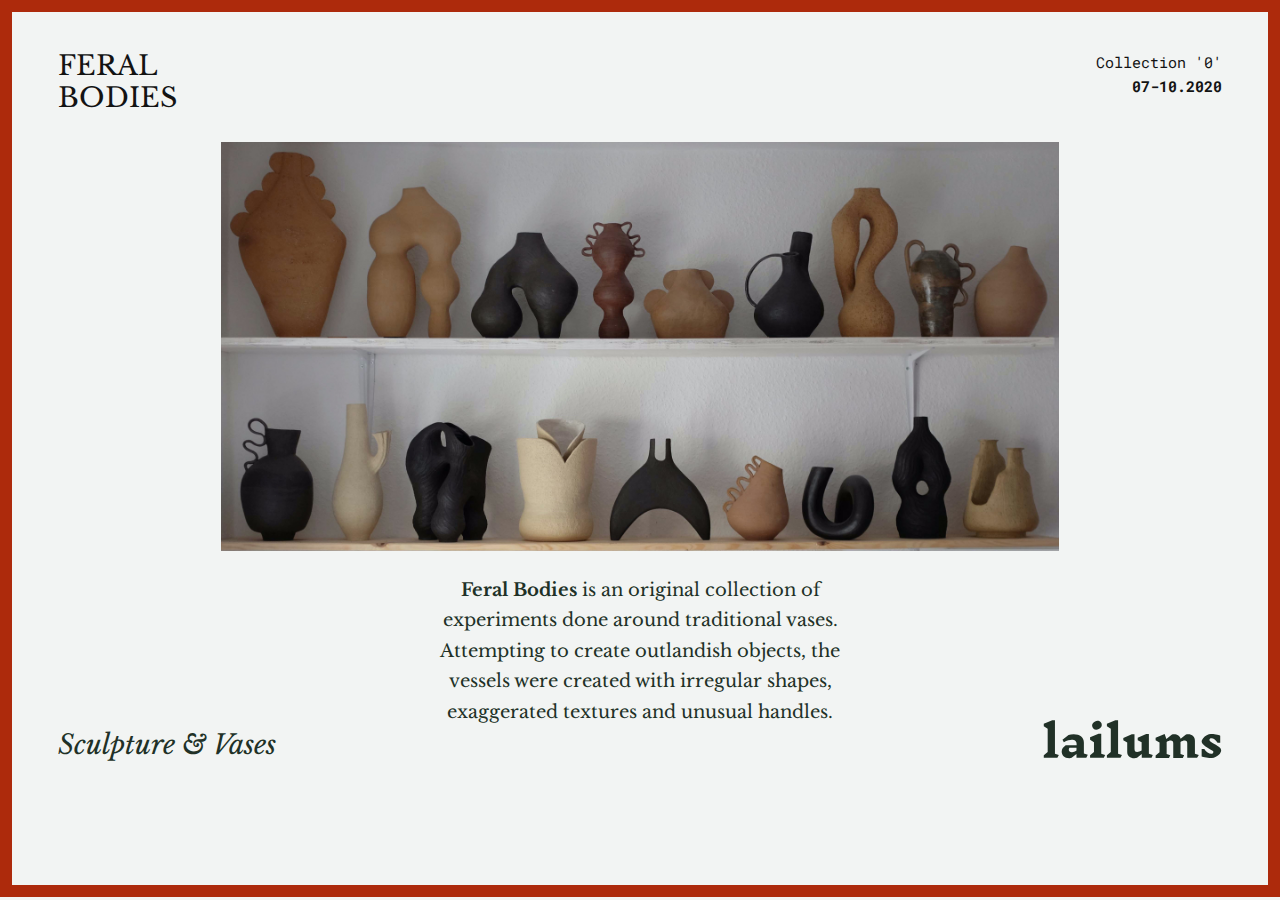
==== commit 71723c87: "Get Cover Page CSS changes" ====
--- a/index.html
+++ b/index.html
@@ -22,7 +22,7 @@
             FERAL </br> BODIES
         </div>
         <div id='collection'>
-            Collection '0'</br> <b>01-10.2020</b>
+            Collection '0'</br> <b>07-10.2020</b>
         </div>
     </div>
     <a href="home.html">
--- a/css/style2.css
+++ b/css/style2.css
@@ -23,20 +23,26 @@
   
   #header {
     /*background: #00F;*/
-    display: flex;
-    margin-bottom: 20px;
+    /*display: flex;*/
+    margin-bottom: 10px;
   }
 
   #title {
-    flex: 1;
-    text-align: left;
+    /*flex: 1;
+    text-align: left;*/
+    position: absolute;
+    top: 8px;
+    left: 16px;
     font-size: 1.8rem;
     line-height: 1.2;
   }
 
   #collection {
-    flex: 1;
+    /*flex: 1;*/
     text-align: right;
+    position: absolute;
+    top: 8px;
+    right: 16px;
     font-family: var(--font-family-mono);
     font-size: 1rem;
   }
@@ -44,7 +50,7 @@
   #content {
     /*background: #0F0;*/
     margin: 0 auto;
-    padding-top: 1rem;
+    padding-top: 6rem;
     width: 100%;
     max-width: 70%;
   }
@@ -52,27 +58,33 @@
   #description {
     text-align: center;
     font-size: 1.2rem;
-    line-height: 1.6;
+    line-height: 1.7;
     padding: 2% 25% 2% 25%;
   }
 
   #footer {
-    /*background: #F00;*/
-    display: flex;
-    margin-top: 0rem;
+    background: #F00;
+    /*display: flex;*/
+    margin-top: 2rem;
   }
 
   #subtitle {
-    flex: 5;
-    text-align: left;
+    /*flex: 5;
+    text-align: left;*/
+    position: absolute;
+    bottom: 8px;
+    left: 16px;
     font-size: 1.8rem;
     font-style: italic;
     color: #213127;
   }
 
   #logo {
-    flex: 1;
-    padding-left: 50%;
+    /*flex: 1;
+    padding-left: 50%;*/
+    position: absolute;
+    bottom: 8px;
+    right: 16px;
   }
 
   a {
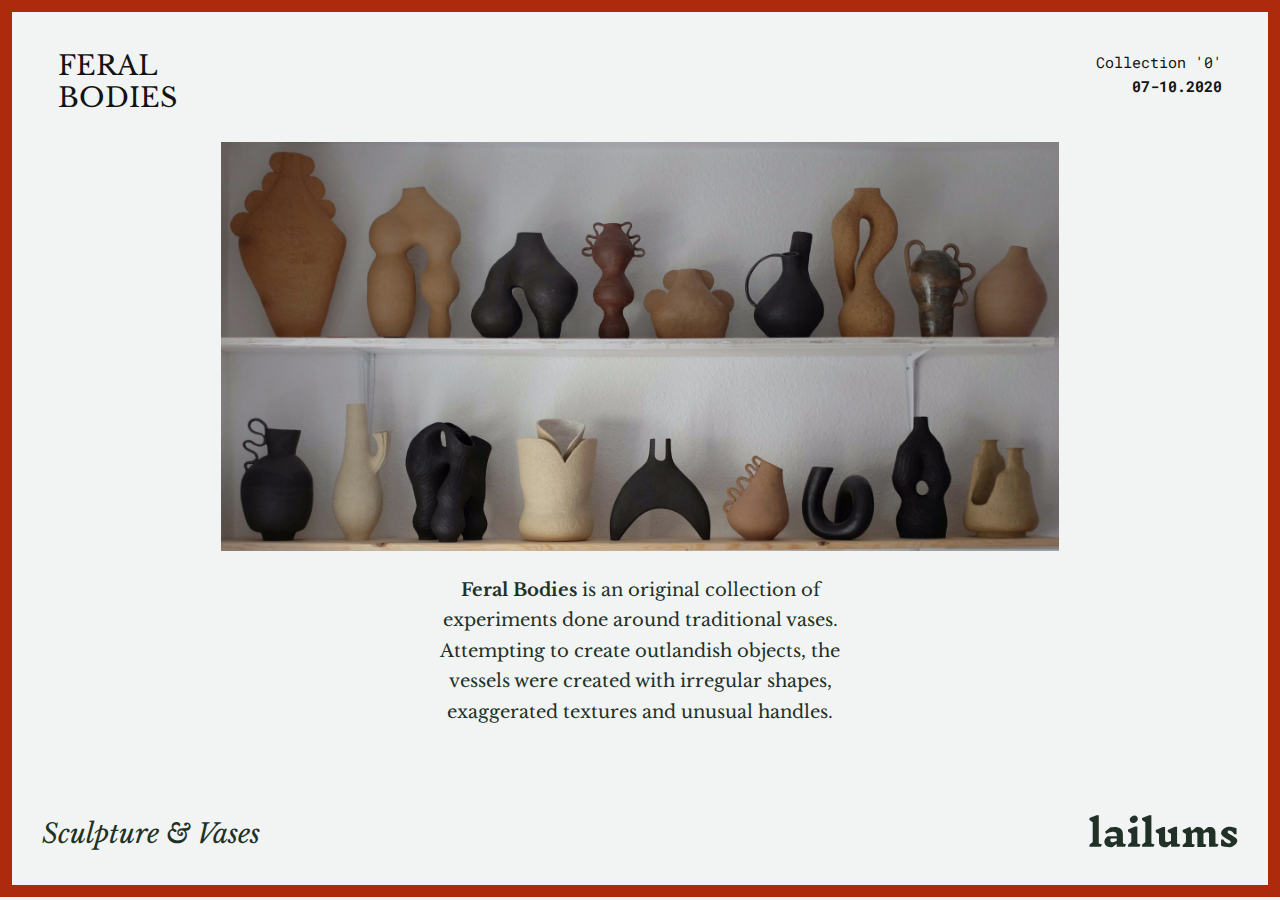
==== commit 852a88f8: "Get Cover Page CSS changes" ====
--- a/index.html
+++ b/index.html
@@ -16,7 +16,7 @@
 </head>
 <body>
 
-    <div id="wrapper">
+  <div id="wrapper">
     <div id="header">
         <div id="title">
             FERAL </br> BODIES
@@ -25,6 +25,7 @@
             Collection '0'</br> <b>07-10.2020</b>
         </div>
     </div>
+
     <a href="home.html">
     <div id='content'>
         <img src="img/cover.jpg" width="100%">
@@ -33,16 +34,14 @@
         </div>
     </div>
     </a>
-
-    <div id='footer'>
-        <div id='subtitle'>
-            Sculpture & Vases
-        </div>
-        <div id='logo'>
-            <img src='img/logo.svg' style="width: 12rem;"/>
-        </div>
+    
+    <div id='subtitle'>
+        Sculpture & Vases
     </div>
+    <div id='logo'>
+        <img src='img/logo.svg' style="width: 10rem;"/>
     </div>
+  </div>
 </a>
 </body>
 </html>--- a/css/style2.css
+++ b/css/style2.css
@@ -63,7 +63,7 @@
   }
 
   #footer {
-    background: #F00;
+    /*background: #F00;*/
     /*display: flex;*/
     margin-top: 2rem;
   }
@@ -72,8 +72,8 @@
     /*flex: 5;
     text-align: left;*/
     position: absolute;
-    bottom: 8px;
-    left: 16px;
+    bottom: 2rem;
+    left: 2rem;
     font-size: 1.8rem;
     font-style: italic;
     color: #213127;
@@ -83,8 +83,8 @@
     /*flex: 1;
     padding-left: 50%;*/
     position: absolute;
-    bottom: 8px;
-    right: 16px;
+    bottom: 2rem;
+    right: 2rem;
   }
 
   a {
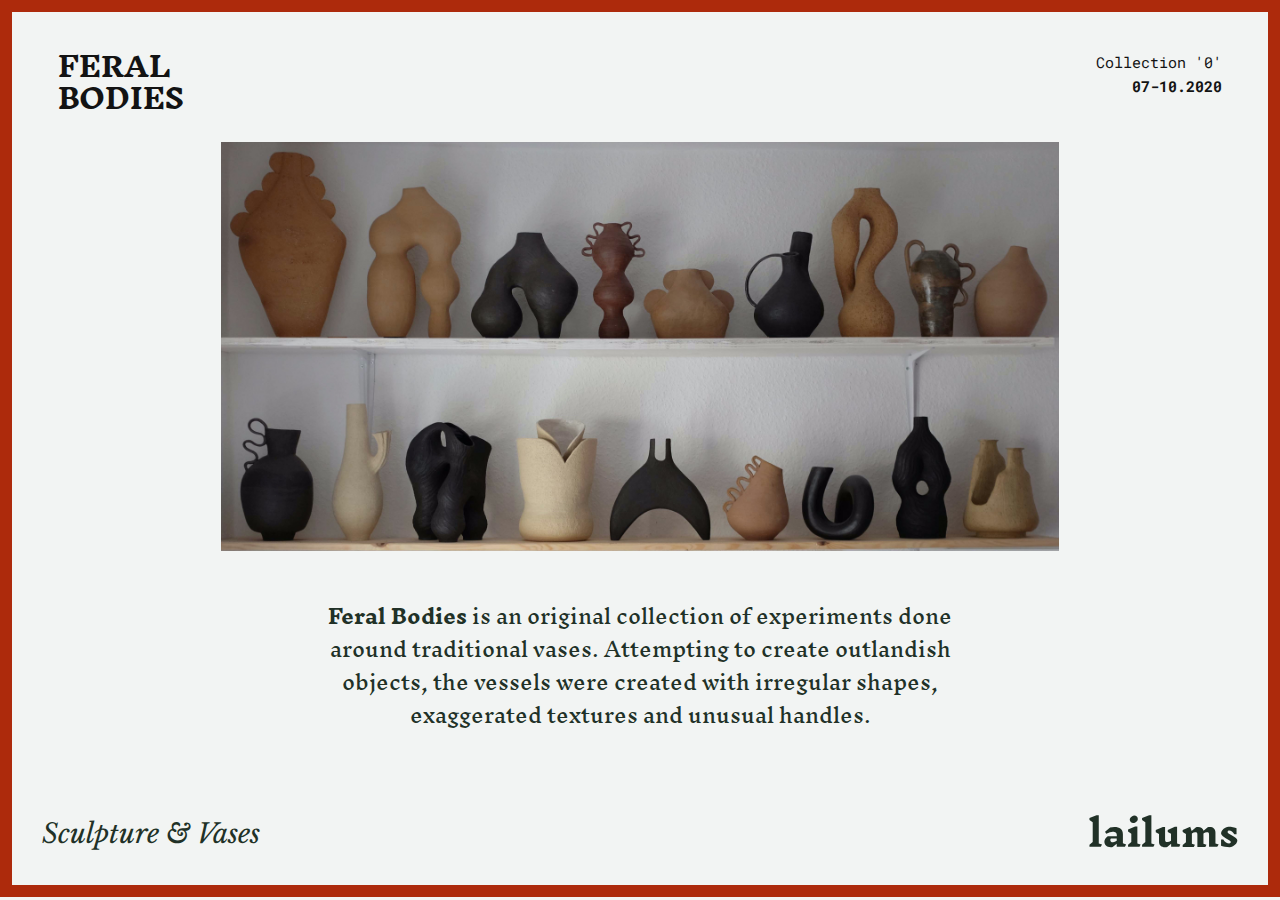
==== commit ee5d1016: "Get styles and media queries" ====
--- a/index.html
+++ b/index.html
@@ -6,6 +6,7 @@
     <meta name="viewport" content="width=device-width, initial-scale=1" />
 
     <link href="https://fonts.googleapis.com/css2?family=Libre+Baskerville:ital,wght@0,400;0,700;1,400&family=Roboto+Mono:ital,wght@0,400;0,600;1,400;1,600&display=swap" rel="stylesheet">
+    <link href="https://fonts.googleapis.com/css2?family=Inknut+Antiqua:wght@400;600&display=swap" rel="stylesheet">
 
     <link rel="stylesheet" type="text/css" href="css/reset.css">
 	<link rel="stylesheet" type="text/css" href="css/variables.css">
@@ -34,14 +35,14 @@
         </div>
     </div>
     </a>
-    
+
     <div id='subtitle'>
         Sculpture & Vases
     </div>
     <div id='logo'>
         <img src='img/logo.svg' style="width: 10rem;"/>
     </div>
-  </div>
+</div>
 </a>
 </body>
 </html>--- a/css/style2.css
+++ b/css/style2.css
@@ -33,6 +33,8 @@
     position: absolute;
     top: 8px;
     left: 16px;
+    font-family: 'Inknut Antiqua', serif;
+    font-weight: bold;
     font-size: 1.8rem;
     line-height: 1.2;
   }
@@ -57,7 +59,9 @@
 
   #description {
     text-align: center;
-    font-size: 1.2rem;
+    font-family: 'Inknut Antiqua', serif;
+    font-weight: 400;
+    font-size: 1.1rem;
     line-height: 1.7;
     padding: 2% 25% 2% 25%;
   }
@@ -92,28 +96,69 @@
     color: #213127;
   }
 
+  @media (max-width: 1330px) {
+    #description {
+      text-align: center;
+      font-family: 'Inknut Antiqua', serif;
+      font-weight: 400;
+      font-size: 1.3rem;
+      line-height: 1.7;
+      padding: 5% 10% 5% 10%;
+    }
+  }
+
   @media (max-width: 768px) {
+    #wrapper {
+      width: 100%;
+      height: 97vh;
+      padding: 1rem;
+    }
+
+    #header {
+      margin-bottom: 0px;
+    }
+
+    #title {
+      left: 4px;
+      font-size: 1.4rem;
+    }
+
+    #collection {
+      right: 4px;
+    }
+
     #content {
         width: 100%;
         max-width: 100%;
     }
     #description {
         padding: 5%;
+        font-size: 1.4rem;
+    }
+  }
+
+  @media (max-width: 640px) {
+    #wrapper {
+      height:100%;
+      padding: 1rem;
     }
 
-    #footer {
-        /*background: #F00;*/
-        flex-direction: column;
-        padding: 10% 0% 10% 0%;
-      }
+    #header {
+      margin-bottom: 0px;
+    }
+
+    #description {
+      padding: 5%;
+      font-size: 1rem;
+      
+  }
 
     #subtitle {
-        margin: 0 auto;
-        padding: 10% 0% 10% 0%;
+      display: none;
+  }
+  
+  #logo {
+      padding: 20% 0% 10% 35%; 
+      position: relative;
     }
-    
-    #logo {
-        margin: 0 auto;
-        padding-left: 0%;
-      }
   }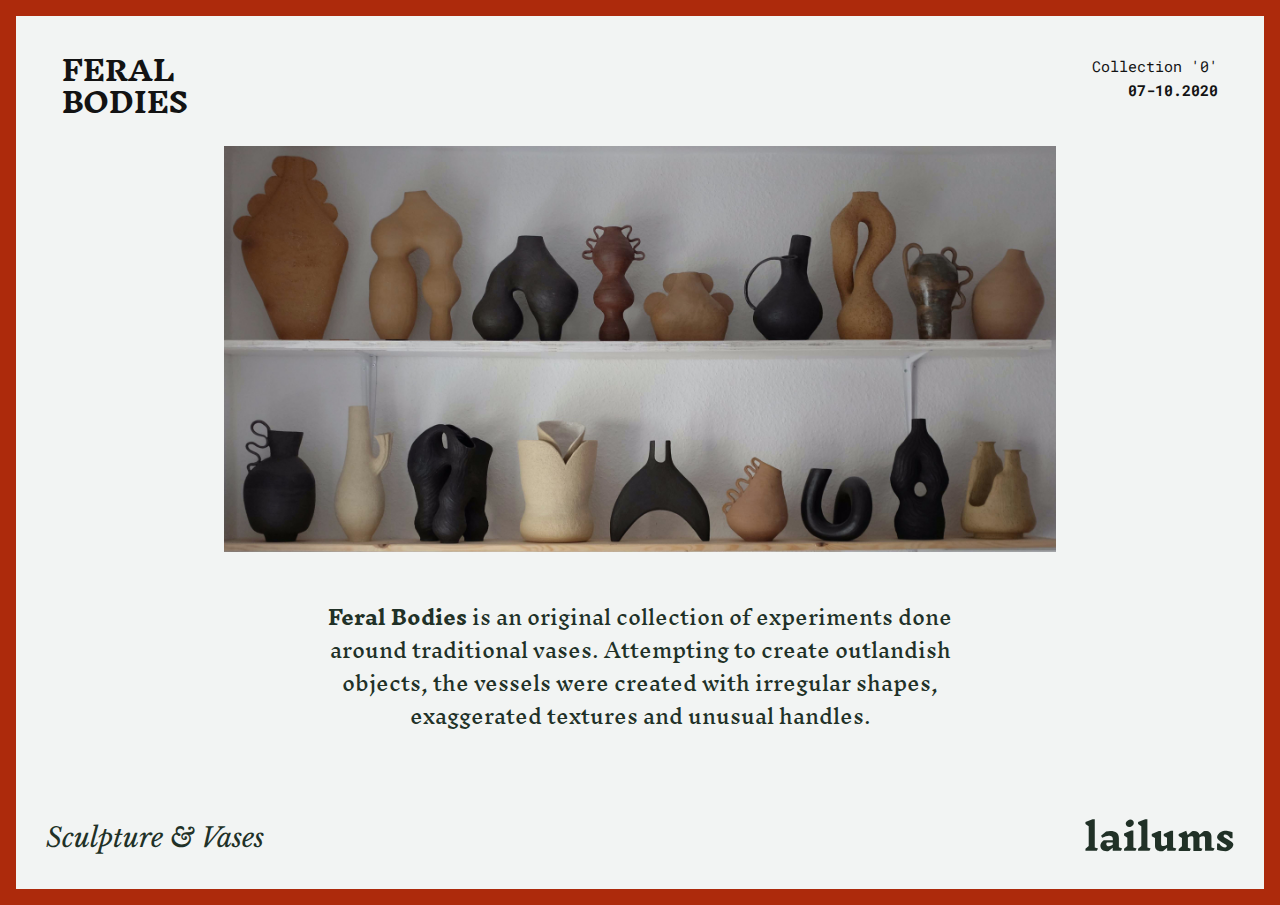
==== commit cdb92158: "Get cover page HTML" ====
--- a/index.html
+++ b/index.html
@@ -18,7 +18,7 @@
 <body>
 
   <div id="wrapper">
-    <div id="header">
+    <div id="header">   
         <div id="title">
             FERAL </br> BODIES
         </div>
@@ -35,13 +35,10 @@
         </div>
     </div>
     </a>
-
-    <div id='subtitle'>
-        Sculpture & Vases
-    </div>
-    <div id='logo'>
-        <img src='img/logo.svg' style="width: 10rem;"/>
-    </div>
+</div>
+<div id="footer">
+    <div id='subtitle'>Sculpture & Vases</div>
+    <div id='logo'><img src='img/logo.svg' style="width: 10rem;"/></div>
 </div>
 </a>
 </body>
--- a/css/style2.css
+++ b/css/style2.css
@@ -11,7 +11,7 @@
     font-size: 15px;
     line-height: 1.6;
     background-color: #F2F4F3;
-    border: solid 6px #AD2A0C;
+    border: solid 8px #AD2A0C;
     box-sizing: border-box;
   }
 
@@ -67,14 +67,12 @@
   }
 
   #footer {
-    /*background: #F00;*/
-    /*display: flex;*/
-    margin-top: 2rem;
+    /*background: #0F0;*/
+    bottom: 0rem;
   }
 
   #subtitle {
-    /*flex: 5;
-    text-align: left;*/
+    /*flex: 5;*/
     position: absolute;
     bottom: 2rem;
     left: 2rem;
